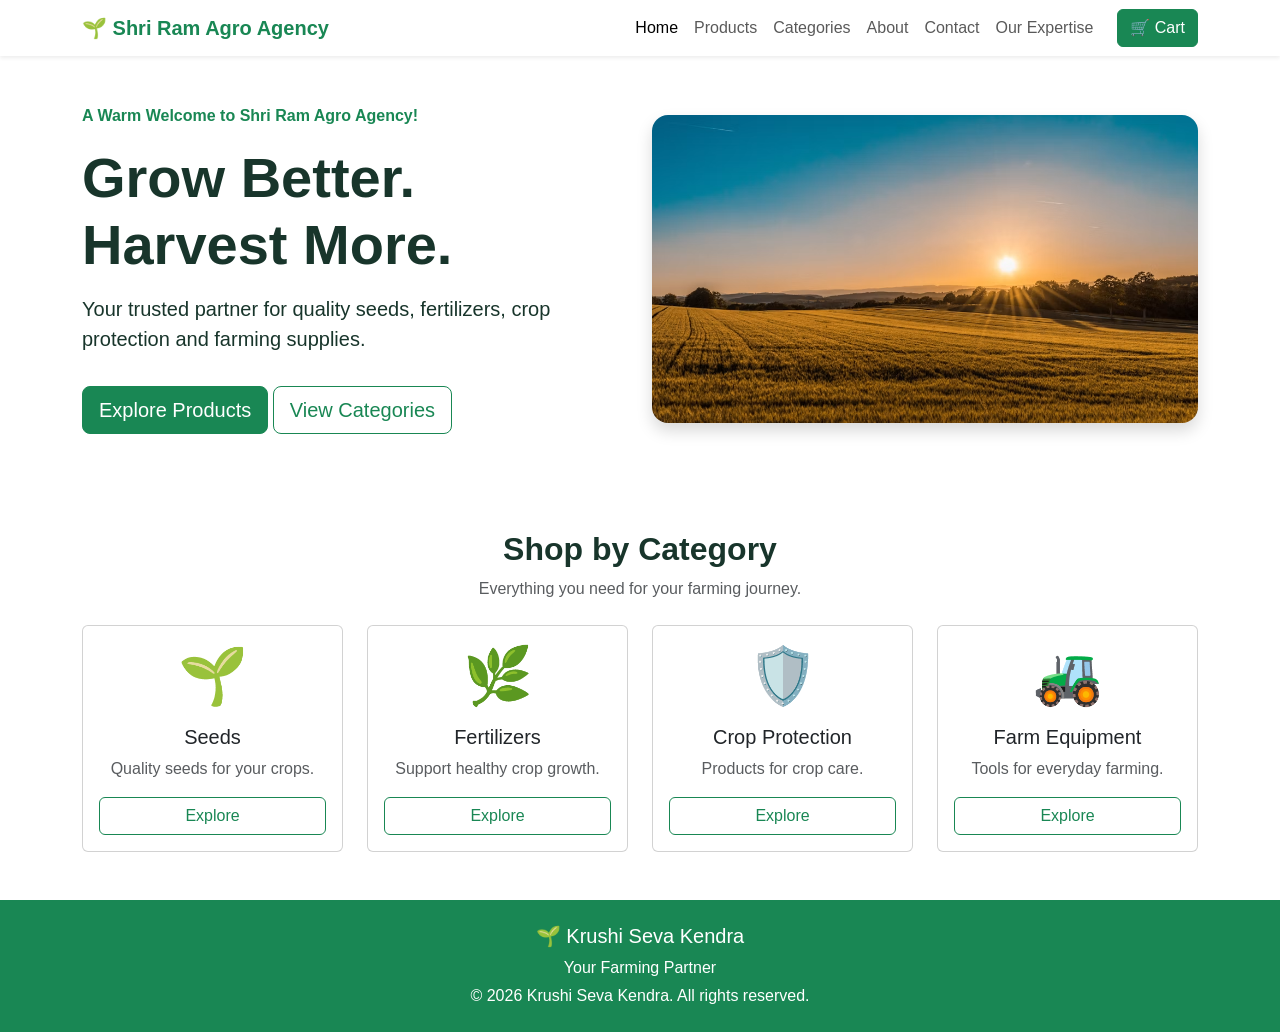
==== index.html @ 56fe7587 "Add Experties Sections" ====
<!DOCTYPE html>
<html lang="en">
<head>
    <meta charset="UTF-8">
    <meta name="viewport" content="width=device-width, initial-scale=1.0">

    <title>Shri Ram Agro Agency | Your Trusted Farming Partner</title>

    <!-- Bootstrap CSS -->
    <link
        href="https://cdn.jsdelivr.net/npm/bootstrap@5.3.3/dist/css/bootstrap.min.css"
        rel="stylesheet"
    >

    <!-- Custom CSS -->
    <link rel="stylesheet" href="css/style.css">
</head>

<body>

    <!-- Navbar -->
    <nav class="navbar navbar-expand-lg navbar-light bg-white shadow-sm">
        <div class="container">

            <a class="navbar-brand fw-bold text-success" href="index.html">
                🌱 Shri Ram Agro Agency 
            </a>

            <button class="navbar-toggler" type="button"
                data-bs-toggle="collapse"
                data-bs-target="#navbarMenu"
                aria-controls="navbarMenu"
                aria-expanded="false"
                aria-label="Toggle navigation">
                <span class="navbar-toggler-icon"></span>
            </button>

            <div class="collapse navbar-collapse" id="navbarMenu">
                <ul class="navbar-nav ms-auto align-items-lg-center">

                    <li class="nav-item">
                        <a class="nav-link active" href="index.html">Home</a>
                    </li>

                    <li class="nav-item">
                        <a class="nav-link" href="pages/products.html">Products</a>
                    </li>

                    <li class="nav-item">
                        <a class="nav-link" href="pages/categories.html">Categories</a>
                    </li>

                    <li class="nav-item">
                        <a class="nav-link" href="pages/about.html">About</a>
                    </li>

                    <li class="nav-item">
                        <a class="nav-link" href="pages/contact.html">Contact</a>
                    </li>
                    <li class="nav-item">
                        <a class="nav-link" href="pages/experties.html">Our Expertise</a>
                    </li>
                    <li class="nav-item ms-lg-3">
                        <a class="btn btn-success" href="pages/cart.html">
                            🛒 Cart
                        </a>
                    </li>

                </ul>
            </div>
        </div>
    </nav>

    <!-- Hero Section -->
    <section class="hero-section py-5">
        <div class="container">
            <div class="row align-items-center g-4">

                <div class="col-lg-6">
                    <p class="text-success fw-bold">
                        A Warm Welcome to Shri Ram Agro Agency!
                    </p>

                    <h1 class="display-4 fw-bold">
                        Grow Better.<br>
                        Harvest More.
                    </h1>

                    <p class="lead mt-3">
                        Your trusted partner for quality seeds,
                        fertilizers, crop protection and farming supplies.
                    </p>

                    <a href="pages/products.html"
                       class="btn btn-success btn-lg mt-3">
                        Explore Products
                    </a>

                    <a href="pages/categories.html"
                       class="btn btn-outline-success btn-lg mt-3">
                        View Categories
                    </a>
                </div>

                <div class="col-lg-6">
                    <img
                        src="\images\Image_For_Pro.avif"
                        alt="Green agricultural field"
                        class="img-fluid rounded-4 shadow"
                    >
                </div>

            </div>
        </div>
    </section>

    <!-- Product Categories -->
    <section class="container py-5">
        <div class="text-center mb-4">
            <h2 class="fw-bold">Shop by Category</h2>
            <p class="text-muted">
                Everything you need for your farming journey.
            </p>
        </div>

        <div class="row g-4">

            <div class="col-6 col-lg-3">
                <div class="card h-100 text-center p-3">
                    <div class="display-4">🌱</div>
                    <h5 class="mt-3">Seeds</h5>
                    <p class="text-muted">Quality seeds for your crops.</p>
                    <a href="pages/categories.html"
                       class="btn btn-outline-success mt-auto">
                        Explore
                    </a>
                </div>
            </div>

            <div class="col-6 col-lg-3">
                <div class="card h-100 text-center p-3">
                    <div class="display-4">🌿</div>
                    <h5 class="mt-3">Fertilizers</h5>
                    <p class="text-muted">Support healthy crop growth.</p>
                    <a href="pages/categories.html"
                       class="btn btn-outline-success mt-auto">
                        Explore
                    </a>
                </div>
            </div>

            <div class="col-6 col-lg-3">
                <div class="card h-100 text-center p-3">
                    <div class="display-4">🛡️</div>
                    <h5 class="mt-3">Crop Protection</h5>
                    <p class="text-muted">Products for crop care.</p>
                    <a href="pages/categories.html"
                       class="btn btn-outline-success mt-auto">
                        Explore
                    </a>
                </div>
            </div>

            <div class="col-6 col-lg-3">
                <div class="card h-100 text-center p-3">
                    <div class="display-4">🚜</div>
                    <h5 class="mt-3">Farm Equipment</h5>
                    <p class="text-muted">Tools for everyday farming.</p>
                    <a href="pages/categories.html"
                       class="btn btn-outline-success mt-auto">
                        Explore
                    </a>
                </div>
            </div>

        </div>
    </section>

    <!-- Footer -->
    <footer class="bg-success text-white text-center py-4">
        <div class="container">
            <h5>🌱 Krushi Seva Kendra</h5>
            <p class="mb-1">Your Farming Partner</p>
            <p class="mb-0">
                &copy; 2026 Krushi Seva Kendra. All rights reserved.
            </p>
        </div>
    </footer>

    <!-- Bootstrap JavaScript for responsive navbar -->
    <script
        src="https://cdn.jsdelivr.net/npm/bootstrap@5.3.3/dist/js/bootstrap.bundle.min.js">
    </script>

</body>
</html>
---- css/style.css ----
body {
    margin: 0;
    font-family: Arial, sans-serif;
    background-color: #ffffff;
    color: #18352b;
}

/* For Sticky NavBar */
.navbar {
    position: sticky;
    top: 0;
    z-index: 1000;
    background-color: white;
}
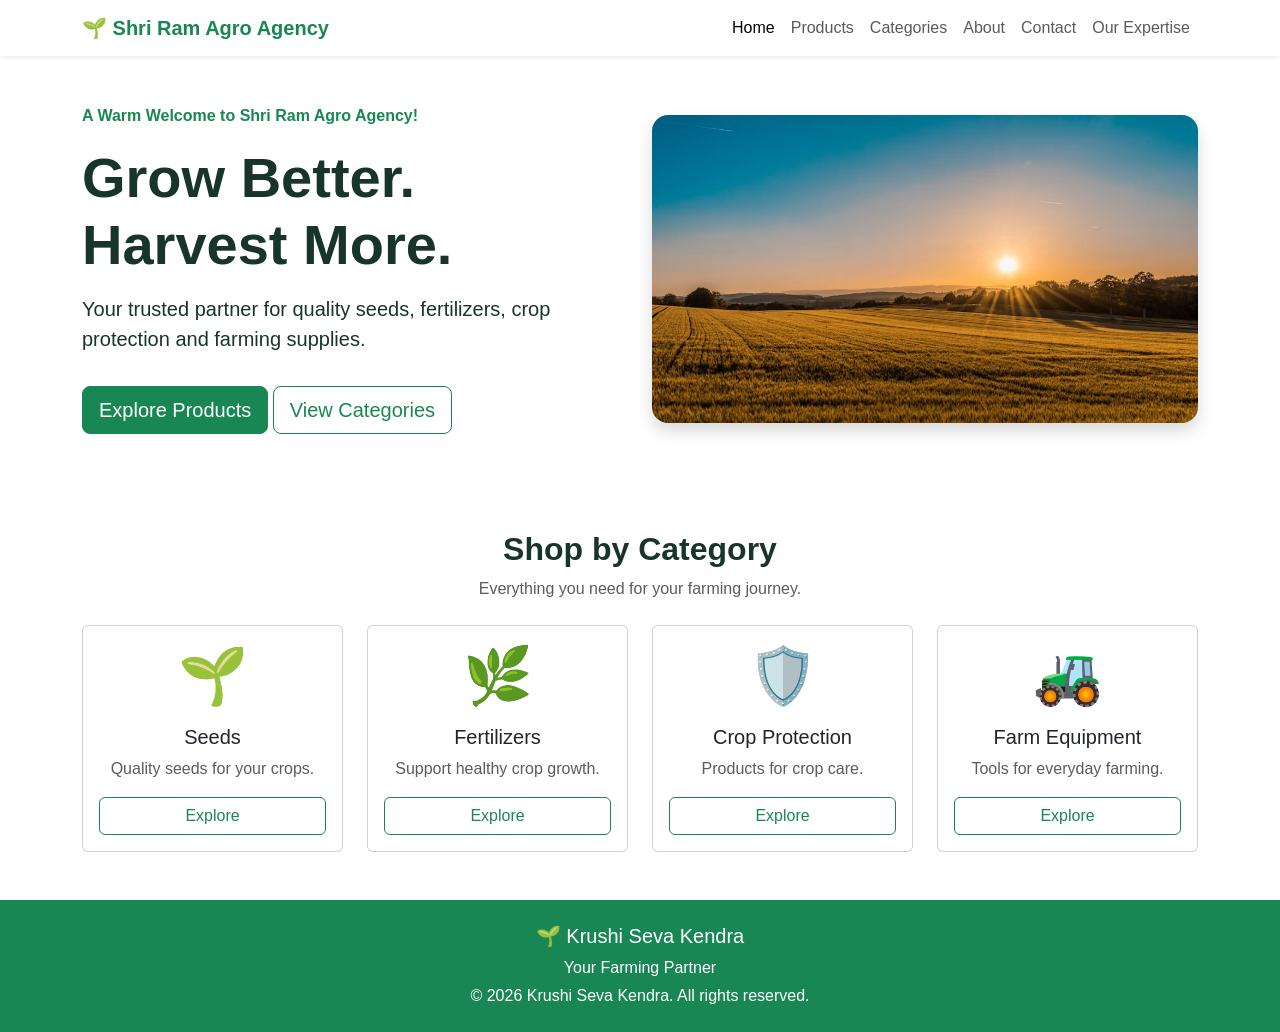
==== commit 4827acc3: "Photos Add in Cards" ====
--- a/index.html
+++ b/index.html
@@ -38,40 +38,16 @@
 
             <div class="collapse navbar-collapse" id="navbarMenu">
                 <ul class="navbar-nav ms-auto align-items-lg-center">
-
-                    <li class="nav-item">
-                        <a class="nav-link active" href="index.html">Home</a>
-                    </li>
-
-                    <li class="nav-item">
-                        <a class="nav-link" href="pages/products.html">Products</a>
-                    </li>
-
-                    <li class="nav-item">
-                        <a class="nav-link" href="pages/categories.html">Categories</a>
-                    </li>
-
-                    <li class="nav-item">
-                        <a class="nav-link" href="pages/about.html">About</a>
-                    </li>
-
-                    <li class="nav-item">
-                        <a class="nav-link" href="pages/contact.html">Contact</a>
-                    </li>
-                    <li class="nav-item">
-                        <a class="nav-link" href="pages/experties.html">Our Expertise</a>
-                    </li>
-                    <li class="nav-item ms-lg-3">
-                        <a class="btn btn-success" href="pages/cart.html">
-                            🛒 Cart
-                        </a>
-                    </li>
-
+                    <li class="nav-item"><a class="nav-link active" href="index.html">Home</a></li>
+                    <li class="nav-item"><a class="nav-link" href="pages/products.html">Products</a></li>
+                    <li class="nav-item"><a class="nav-link" href="pages/categories.html">Categories</a></li>
+                    <li class="nav-item"><a class="nav-link" href="pages/about.html">About</a></li>
+                    <li class="nav-item"><a class="nav-link" href="pages/contact.html">Contact</a></li>
+                    <li class="nav-item"><a class="nav-link" href="pages/experties.html">Our Expertise</a></li>
                 </ul>
             </div>
         </div>
     </nav>
-
     <!-- Hero Section -->
     <section class="hero-section py-5">
         <div class="container">
--- a/css/style.css
+++ b/css/style.css
@@ -13,3 +13,81 @@
     z-index: 1000;
     background-color: white;
 }
+.product-card {
+    border: none;
+    border-radius: 15px;
+    overflow: hidden;
+    box-shadow: 0 4px 12px rgba(0, 0, 0, 0.15);
+    transition: transform 0.3s ease, box-shadow 0.3s ease;
+    margin: 20px;
+    width: 25px;
+}
+
+/* Image styling */
+.product-card .card-img-top {
+    height: 300px;
+    object-fit: cover;
+}
+
+/* Card text styling */
+.product-card .card-text {
+    font-size: 16px;
+    color: #444;
+   /* line-height: 1.6;*/
+}
+
+/* Hover effect */
+.product-card:hover {
+    transform: translateY(-8px);
+    box-shadow: 0 8px 20px rgba(0, 0, 0, 0.25);
+}
+.d1{
+    display: flex;
+}
+.expert_heading{
+    margin: auto;
+    padding: 20px;
+    align-content: center;
+}
+
+.d1 {
+    display: flex;
+    flex-wrap: wrap;
+    justify-content: center;
+    gap: 20px;
+    padding: 20px;
+}
+
+.product-card {
+    width: 100%;
+    max-width: 280px;
+    flex: 1 1 250px;
+    border: none;
+    border-radius: 12px;
+    overflow: hidden;
+    box-shadow: 0 4px 10px rgba(0, 0, 0, 0.12);
+    transition: transform 0.3s ease;
+}
+
+.card-img-top {
+    width: 100%;
+    height: 220px;
+    object-fit: cover;
+}
+
+.product-card:hover {
+    transform: translateY(-5px);
+}
+
+/* Mobile screens */
+@media (max-width: 576px) {
+    .d1 {
+        padding: 12px;
+        gap: 15px;
+    }
+
+    .product-card {
+        flex: 1 1 100%;
+        max-width: 350px;
+    }
+}
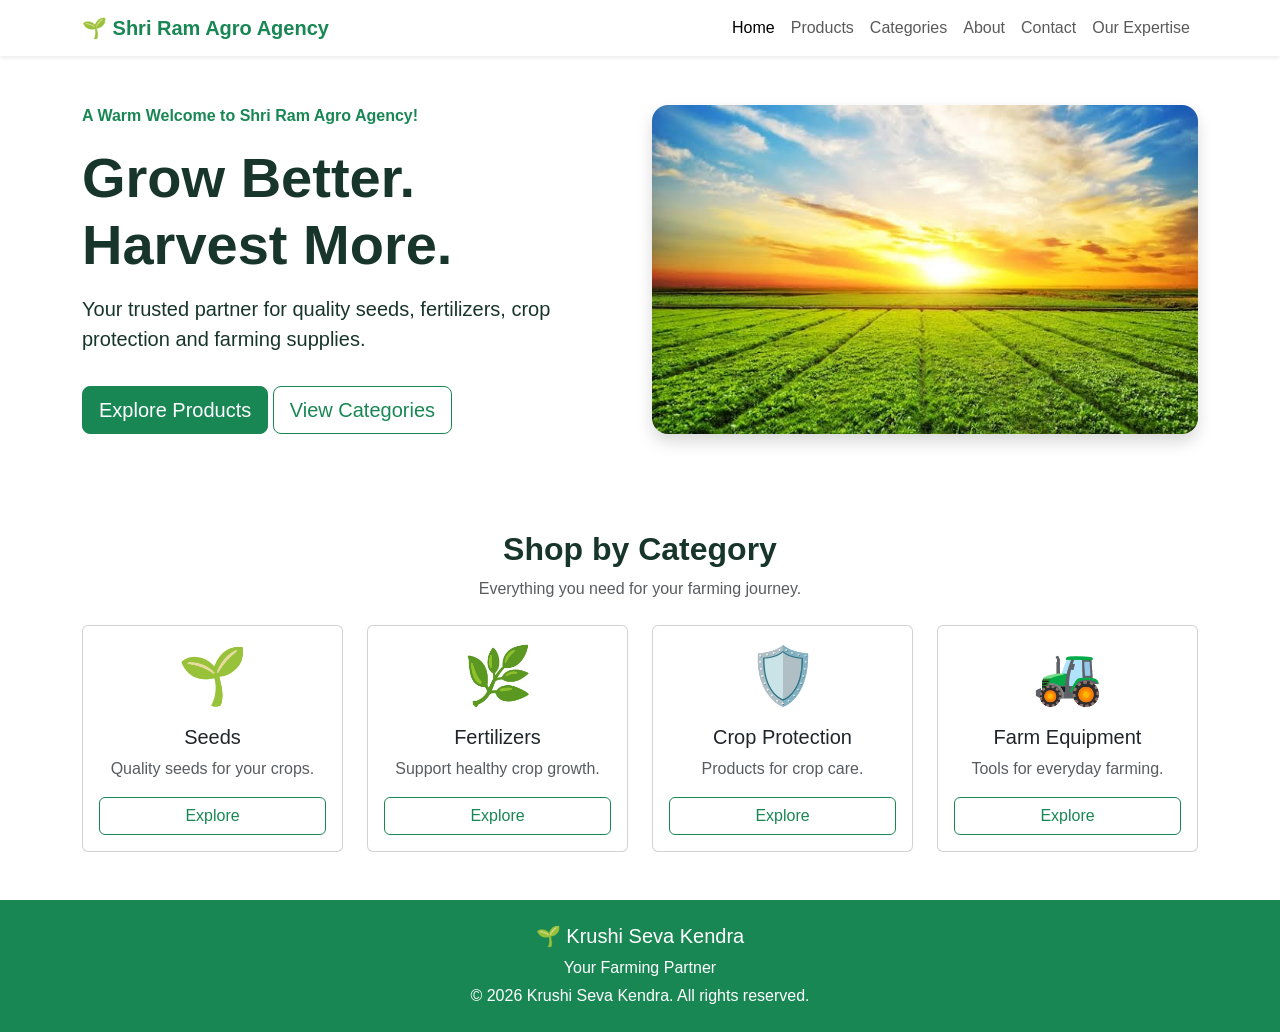
==== commit 82e52c78: "Add Image" ====
--- a/index.html
+++ b/index.html
@@ -81,7 +81,7 @@
 
                 <div class="col-lg-6">
                     <img
-                        src="\images\Image_For_Pro.avif"
+                        src="images/images.jpeg"
                         alt="Green agricultural field"
                         class="img-fluid rounded-4 shadow"
                     >
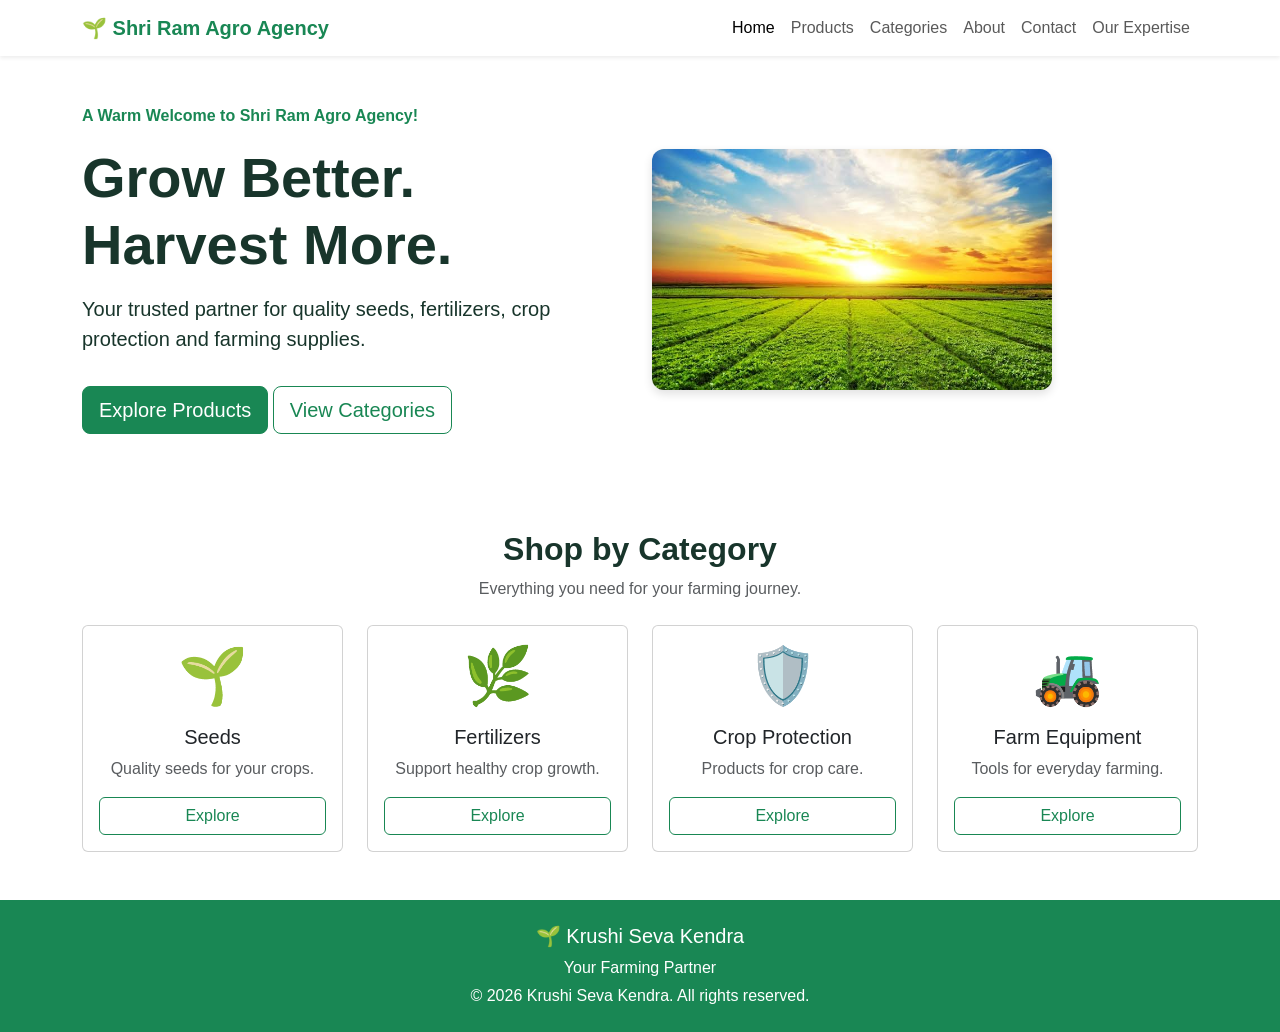
==== commit d3ac69f3: "CSS modified" ====
--- a/index.html
+++ b/index.html
@@ -80,7 +80,7 @@
                 </div>
 
                 <div class="col-lg-6">
-                    <img
+                    <img class="image_main"
                         src="images/images.jpeg"
                         alt="Green agricultural field"
                         class="img-fluid rounded-4 shadow"
@@ -93,7 +93,7 @@
 
     <!-- Product Categories -->
     <section class="container py-5">
-        <div class="text-center mb-4">
+        <div class="text-center mb-4 ">
             <h2 class="fw-bold">Shop by Category</h2>
             <p class="text-muted">
                 Everything you need for your farming journey.
@@ -102,8 +102,8 @@
 
         <div class="row g-4">
 
-            <div class="col-6 col-lg-3">
-                <div class="card h-100 text-center p-3">
+            <div class="col-6 col-lg-3 main_card">
+                <div class="card h-100 text-center p-3 main_card">
                     <div class="display-4">🌱</div>
                     <h5 class="mt-3">Seeds</h5>
                     <p class="text-muted">Quality seeds for your crops.</p>
@@ -114,8 +114,8 @@
                 </div>
             </div>
 
-            <div class="col-6 col-lg-3">
-                <div class="card h-100 text-center p-3">
+            <div class="col-6 col-lg-3 main_card">
+                <div class="card h-100 text-center p-3 main_card">
                     <div class="display-4">🌿</div>
                     <h5 class="mt-3">Fertilizers</h5>
                     <p class="text-muted">Support healthy crop growth.</p>
@@ -126,8 +126,8 @@
                 </div>
             </div>
 
-            <div class="col-6 col-lg-3">
-                <div class="card h-100 text-center p-3">
+            <div class="col-6 col-lg-3 main_card main_card">
+                <div class="card h-100 text-center p-3 main_card">
                     <div class="display-4">🛡️</div>
                     <h5 class="mt-3">Crop Protection</h5>
                     <p class="text-muted">Products for crop care.</p>
@@ -138,8 +138,8 @@
                 </div>
             </div>
 
-            <div class="col-6 col-lg-3">
-                <div class="card h-100 text-center p-3">
+            <div class="col-6 col-lg-3 main_card">
+                <div class="card h-100 text-center p-3 main_card">
                     <div class="display-4">🚜</div>
                     <h5 class="mt-3">Farm Equipment</h5>
                     <p class="text-muted">Tools for everyday farming.</p>
--- a/css/style.css
+++ b/css/style.css
@@ -91,3 +91,60 @@
         max-width: 350px;
     }
 }
+.hov:hover{
+     transform: translateY(-8px);
+    box-shadow: 0 8px 20px rgba(0, 0, 0, 0.25);
+}
+.hov {
+    width: 100%;
+    max-width: 400px;
+    flex: 1 1 250px;
+    border: none;
+    border-radius: 12px;
+    overflow: hidden;
+    box-shadow: 0 4px 10px rgba(0, 0, 0, 0.12);
+    transition: transform 0.3s ease;
+}
+
+@media (max-width: 576px) {
+    .cat {
+        padding: 12px;
+        gap: 15px;
+    }
+
+    .hov {
+        flex: 1 1 100%;
+        max-width: 350px;
+    }
+}
+/*.cat {
+
+    display: flex;
+    flex-wrap: wrap;
+    justify-content: center;
+    gap: 20px;
+    padding: 20px;
+}
+    */
+
+
+.image_main:hover{
+     transform: translateY(-8px);
+    box-shadow: 0 8px 20px rgba(0, 0, 0, 0.25);
+
+}
+.image_main {
+    width: 100%;
+    max-width: 400px;
+    flex: 1 1 250px;
+    border: none;
+    border-radius: 12px;
+    overflow: hidden;
+    box-shadow: 0 4px 10px rgba(0, 0, 0, 0.12);
+    transition: transform 0.3s ease;
+}
+.main_card:hover{
+     transform: translateY(-8px);
+    box-shadow: 0 8px 20px rgba(0, 0, 0, 0.25);
+}
+
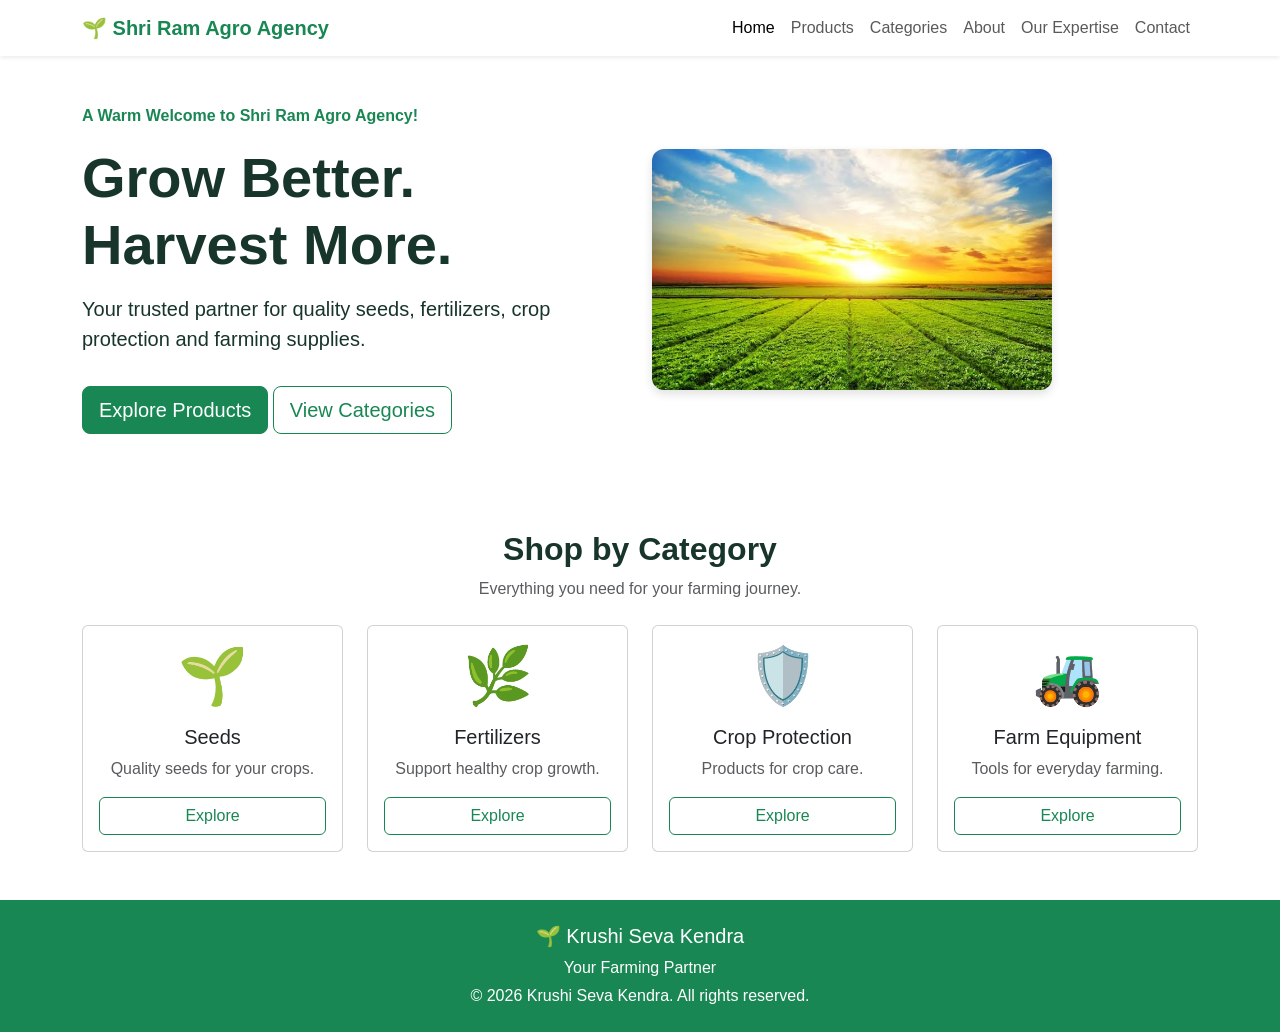
==== commit cb69baa5: "Replace Exeperties Position From Nav Bar" ====
--- a/index.html
+++ b/index.html
@@ -42,8 +42,8 @@
                     <li class="nav-item"><a class="nav-link" href="pages/products.html">Products</a></li>
                     <li class="nav-item"><a class="nav-link" href="pages/categories.html">Categories</a></li>
                     <li class="nav-item"><a class="nav-link" href="pages/about.html">About</a></li>
+                    <li class="nav-item"><a class="nav-link" href="pages/experties.html">Our Expertise</a></li>
                     <li class="nav-item"><a class="nav-link" href="pages/contact.html">Contact</a></li>
-                    <li class="nav-item"><a class="nav-link" href="pages/experties.html">Our Expertise</a></li>
                 </ul>
             </div>
         </div>
--- a/css/style.css
+++ b/css/style.css
@@ -117,15 +117,14 @@
         max-width: 350px;
     }
 }
-/*.cat {
+.cat {
 
     display: flex;
     flex-wrap: wrap;
-    justify-content: center;
     gap: 20px;
     padding: 20px;
 }
-    */
+    
 
 
 .image_main:hover{
@@ -144,7 +143,21 @@
     transition: transform 0.3s ease;
 }
 .main_card:hover{
-     transform: translateY(-8px);
+    transform: translateY(-8px);
     box-shadow: 0 8px 20px rgba(0, 0, 0, 0.25);
 }
 
+.product_card{
+    transform: translateY(-8px);
+    box-shadow: 0 8px 20px rgba(0, 0, 0, 0.25);
+}
+.product_card {
+    width: 100%;
+    max-width: 280px;
+    flex: 1 1 250px;
+    border: none;
+    border-radius: 12px;
+    overflow: hidden;
+    box-shadow: 0 4px 10px rgba(0, 0, 0, 0.12);
+    transition: transform 0.3s ease;
+}
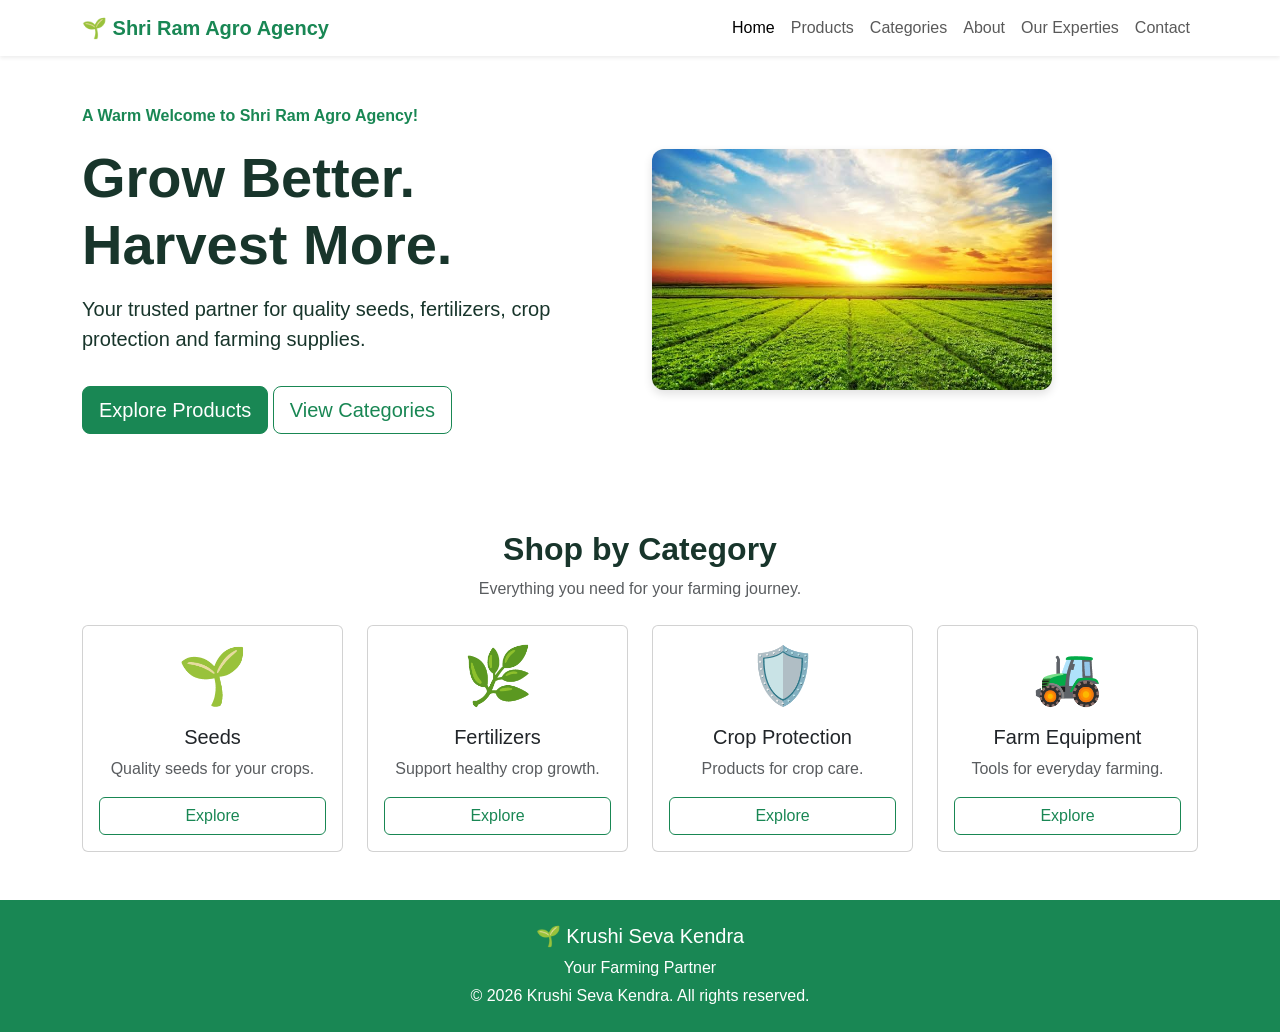
==== commit ae432815: "Fix Experties Section" ====
--- a/index.html
+++ b/index.html
@@ -42,7 +42,7 @@
                     <li class="nav-item"><a class="nav-link" href="pages/products.html">Products</a></li>
                     <li class="nav-item"><a class="nav-link" href="pages/categories.html">Categories</a></li>
                     <li class="nav-item"><a class="nav-link" href="pages/about.html">About</a></li>
-                    <li class="nav-item"><a class="nav-link" href="pages/experties.html">Our Expertise</a></li>
+                    <li class="nav-item"><a class="nav-link" href="pages/experties.html">Our Experties</a></li>
                     <li class="nav-item"><a class="nav-link" href="pages/contact.html">Contact</a></li>
                 </ul>
             </div>
